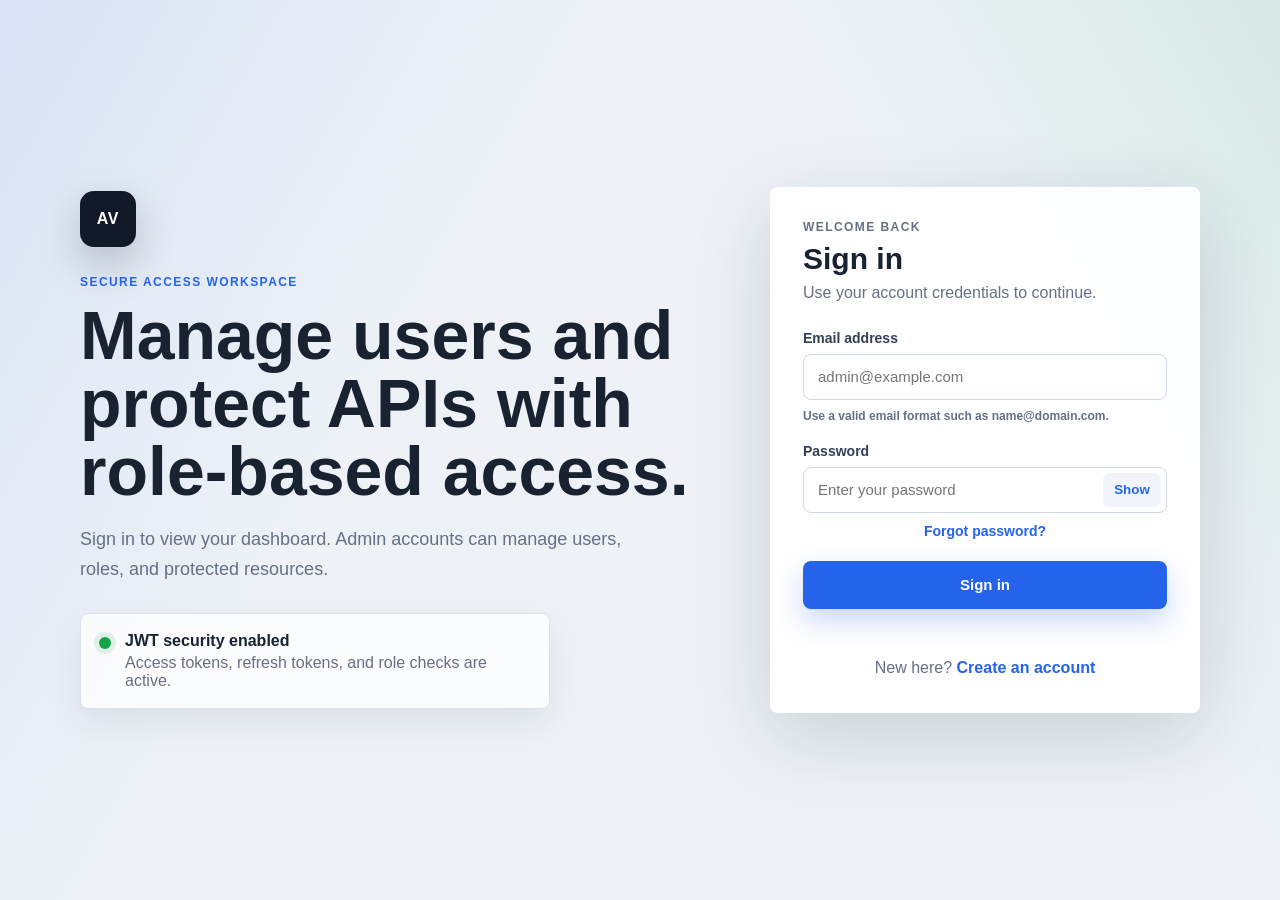
==== src/main/resources/static/login.html @ c0273e19 "Updated UI to Mordern Saas" ====
<!DOCTYPE html>
<html lang="en">

<head>
    <meta charset="UTF-8">
    <meta name="viewport" content="width=device-width, initial-scale=1.0">
    <title>AuthVault - Sign in</title>
    <link rel="stylesheet" href="login.css">
</head>

<body>
    <main class="auth-shell">
        <section class="brand-panel" aria-label="Application overview">
            <div class="brand-mark">AV</div>
            <div>
                <p class="eyebrow">Secure access workspace</p>
                <h1>Manage users and protect APIs with role-based access.</h1>
                <p class="brand-copy">
                    Sign in to view your dashboard. Admin accounts can manage users, roles, and protected resources.
                </p>
            </div>
            <div class="status-card">
                <span class="status-dot"></span>
                <div>
                    <strong>JWT security enabled</strong>
                    <p>Access tokens, refresh tokens, and role checks are active.</p>
                </div>
            </div>
        </section>

        <section class="auth-card" aria-label="Login form">
            <div class="card-header">
                <p class="eyebrow">Welcome back</p>
                <h2>Sign in</h2>
                <p>Use your account credentials to continue.</p>
            </div>

            <label class="field">
                <span>Email address</span>
                <input type="email" id="email" placeholder="admin@example.com" autocomplete="email">
                <small class="field-note">Use a valid email format such as name@domain.com.</small>
            </label>

            <label class="field">
                <span>Password</span>
                <div class="password-box">
                    <input type="password" id="password" placeholder="Enter your password" autocomplete="current-password">
                    <button type="button" class="text-button" onclick="togglePassword('password', this)">Show</button>
                </div>
            </label>

            <div class="form-link-row">
                <a href="forgot-password.html">Forgot password?</a>
            </div>

            <button class="primary-action" onclick="login()">Sign in</button>

            <p id="message" role="status"></p>

            <p class="footer">
                New here?
                <a href="signup.html">Create an account</a>
            </p>
        </section>
    </main>

    <script src="login.js"></script>
</body>

</html>
---- src/main/resources/static/login.css ----
:root {
    color-scheme: light;
    --bg: #eef2f7;
    --panel: #ffffff;
    --ink: #182230;
    --muted: #667085;
    --line: #d9e2ef;
    --primary: #2563eb;
    --primary-dark: #1d4ed8;
    --accent: #16a34a;
    --shadow: 0 24px 80px rgba(20, 32, 56, .16);
}

* {
    box-sizing: border-box;
    margin: 0;
    padding: 0;
}

body {
    min-height: 100vh;
    background:
        linear-gradient(120deg, rgba(37, 99, 235, .10), transparent 34%),
        linear-gradient(240deg, rgba(22, 163, 74, .10), transparent 28%),
        var(--bg);
    color: var(--ink);
    font-family: Inter, "Segoe UI", Arial, sans-serif;
}

.auth-shell {
    min-height: 100vh;
    width: min(1120px, calc(100% - 32px));
    margin: 0 auto;
    display: grid;
    grid-template-columns: 1.1fr 430px;
    align-items: center;
    gap: 48px;
    padding: 40px 0;
}

.brand-panel {
    display: flex;
    flex-direction: column;
    gap: 28px;
}

.brand-mark {
    width: 56px;
    height: 56px;
    border-radius: 14px;
    display: grid;
    place-items: center;
    background: #111827;
    color: #ffffff;
    font-weight: 800;
    letter-spacing: .04em;
    box-shadow: 0 16px 40px rgba(17, 24, 39, .22);
}

.eyebrow {
    color: var(--primary);
    font-size: 12px;
    font-weight: 800;
    letter-spacing: .12em;
    text-transform: uppercase;
}

.brand-panel h1 {
    max-width: 680px;
    margin-top: 12px;
    font-size: clamp(38px, 6vw, 68px);
    line-height: 1;
    letter-spacing: 0;
}

.brand-copy {
    max-width: 590px;
    margin-top: 20px;
    color: var(--muted);
    font-size: 18px;
    line-height: 1.65;
}

.status-card {
    width: min(470px, 100%);
    display: flex;
    gap: 14px;
    align-items: flex-start;
    padding: 18px;
    border: 1px solid var(--line);
    border-radius: 8px;
    background: rgba(255, 255, 255, .78);
    box-shadow: 0 14px 35px rgba(20, 32, 56, .08);
}

.status-dot {
    width: 12px;
    height: 12px;
    margin-top: 5px;
    border-radius: 999px;
    background: var(--accent);
    box-shadow: 0 0 0 5px rgba(22, 163, 74, .12);
    flex: 0 0 auto;
}

.status-card strong {
    display: block;
    margin-bottom: 4px;
}

.status-card p,
.card-header p,
.footer,
#message {
    color: var(--muted);
}

.auth-card {
    background: rgba(255, 255, 255, .92);
    border: 1px solid rgba(255, 255, 255, .86);
    border-radius: 8px;
    box-shadow: var(--shadow);
    padding: 32px;
}

.card-header {
    margin-bottom: 28px;
}

.card-header h2 {
    margin: 8px 0;
    font-size: 30px;
}

.field {
    display: grid;
    gap: 8px;
    margin-bottom: 18px;
    color: #344054;
    font-size: 14px;
    font-weight: 700;
}

.field input {
    width: 100%;
    height: 46px;
    border: 1px solid #cfd8e6;
    border-radius: 8px;
    padding: 0 14px;
    color: var(--ink);
    background: #ffffff;
    font-size: 15px;
    outline: none;
}

.field input:focus {
    border-color: var(--primary);
    box-shadow: 0 0 0 4px rgba(37, 99, 235, .12);
}

.field-note {
    color: var(--muted);
    font-size: 12px;
    font-weight: 600;
    line-height: 1.45;
}

.password-box {
    position: relative;
}

.password-box input {
    padding-right: 74px;
}

.text-button {
    position: absolute;
    top: 6px;
    right: 6px;
    height: 34px;
    min-width: 58px;
    border: 0;
    border-radius: 7px;
    background: #f1f5fb;
    color: var(--primary);
    cursor: pointer;
    font-weight: 800;
}

.primary-action {
    width: 100%;
    height: 48px;
    margin-top: 6px;
    border: 0;
    border-radius: 8px;
    background: var(--primary);
    color: #ffffff;
    cursor: pointer;
    font-size: 15px;
    font-weight: 800;
    box-shadow: 0 12px 26px rgba(37, 99, 235, .24);
}

.primary-action:hover {
    background: var(--primary-dark);
}

.form-link-row {
    display: flex;
    justify-content: center;
    margin: -8px 0 16px;
}

.form-link-row a {
    color: var(--primary);
    font-size: 14px;
    font-weight: 800;
    text-decoration: none;
}

.form-link-row a:hover {
    text-decoration: underline;
}

.reset-link-box {
    display: grid;
    gap: 6px;
    margin: 14px 0 18px;
    padding: 12px;
    border: 1px solid var(--line);
    border-radius: 8px;
    background: #f8fafc;
    overflow-wrap: anywhere;
}

.reset-link-box span {
    color: var(--muted);
    font-size: 12px;
    font-weight: 900;
    letter-spacing: .08em;
    text-transform: uppercase;
}

.reset-link-box a {
    color: var(--primary);
    font-size: 14px;
    font-weight: 800;
    text-decoration: none;
}

.reset-link-box a:hover {
    text-decoration: underline;
}

.hidden {
    display: none;
}

#message {
    min-height: 22px;
    margin: 16px 0 8px;
    text-align: center;
    font-size: 14px;
    font-weight: 700;
}

.footer {
    text-align: center;
    line-height: 1.6;
}

.footer a {
    color: var(--primary);
    font-weight: 800;
    text-decoration: none;
}

.footer a:hover {
    text-decoration: underline;
}

@media (max-width: 860px) {
    .auth-shell {
        grid-template-columns: 1fr;
        gap: 18px;
        align-content: start;
        padding: 24px 0;
    }

    .brand-panel {
        align-items: center;
        text-align: center;
        gap: 14px;
    }

    .brand-panel h1 {
        max-width: 620px;
        font-size: 32px;
        line-height: 1.12;
    }

    .brand-copy {
        max-width: 520px;
        margin-top: 12px;
        font-size: 15px;
        line-height: 1.5;
    }

    .status-card {
        display: none;
    }

    .auth-card {
        width: min(100%, 480px);
        justify-self: center;
    }
}

@media (max-width: 520px) {
    .auth-shell {
        width: min(100% - 24px, 480px);
        padding: 24px 0;
    }

    .brand-panel h1 {
        font-size: 26px;
    }

    .brand-copy {
        display: none;
    }

    .auth-card {
        padding: 22px;
    }
}
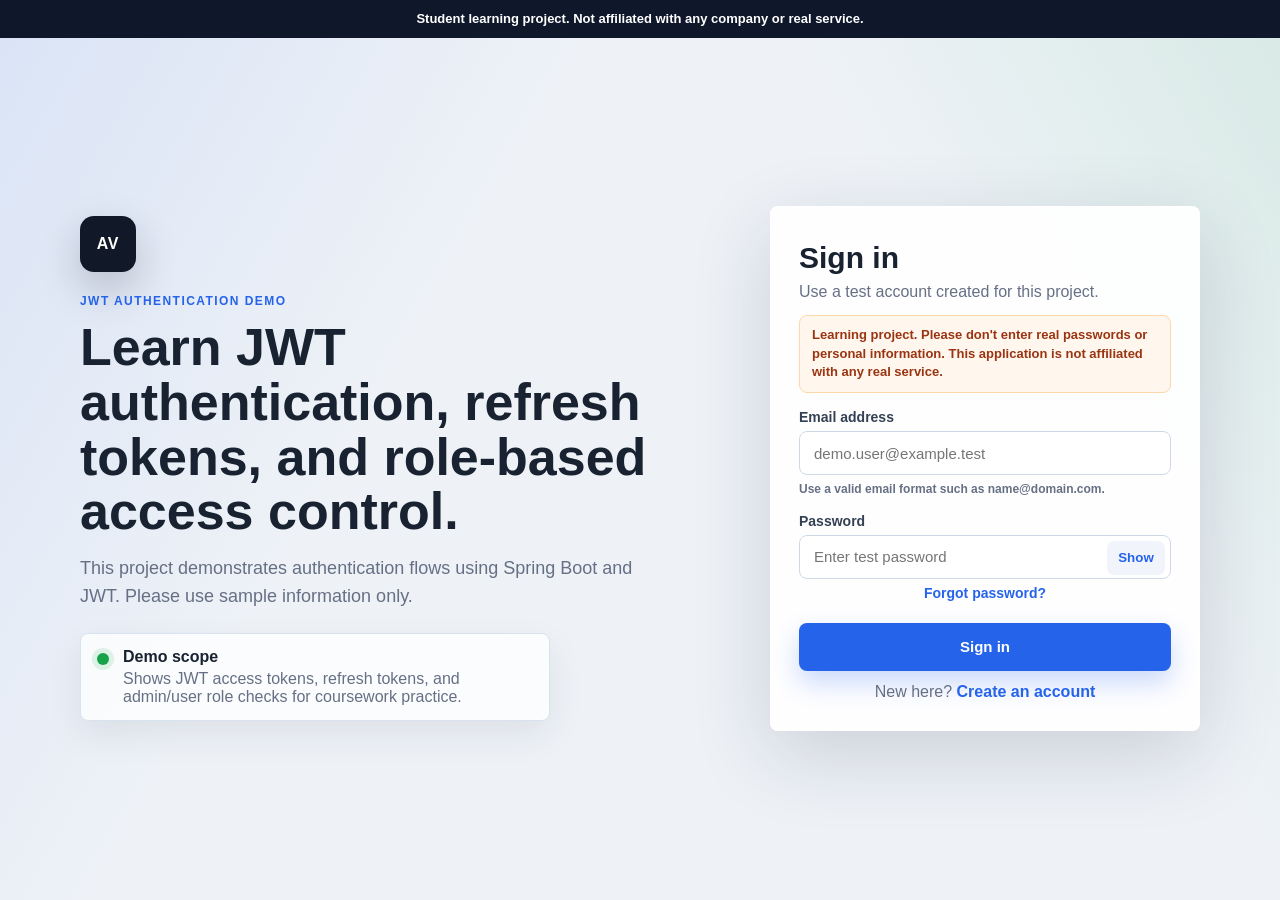
==== commit 2b640f27: "Refine auth and dashboard responsive layouts" ====
--- a/src/main/resources/static/login.html
+++ b/src/main/resources/static/login.html
@@ -4,47 +4,52 @@
 <head>
     <meta charset="UTF-8">
     <meta name="viewport" content="width=device-width, initial-scale=1.0">
-    <title>AuthVault - Sign in</title>
+    <meta name="description" content="AuthVault is a student demo JWT authentication and role-based access control project. Use test-only credentials and do not enter real passwords or personal information.">
+    <title>AuthVault - Demo sign in</title>
     <link rel="stylesheet" href="login.css">
 </head>
 
 <body>
+    <div class="demo-topbar">Student learning project. Not affiliated with any company or real service.</div>
     <main class="auth-shell">
-        <section class="brand-panel" aria-label="Application overview">
+        <section class="brand-panel" aria-label="Demo project overview">
             <div class="brand-mark">AV</div>
             <div>
-                <p class="eyebrow">Secure access workspace</p>
-                <h1>Manage users and protect APIs with role-based access.</h1>
+                <p class="eyebrow">JWT Authentication Demo</p>
+                <h1>Learn JWT authentication, refresh tokens, and role-based access control.</h1>
                 <p class="brand-copy">
-                    Sign in to view your dashboard. Admin accounts can manage users, roles, and protected resources.
+                    This project demonstrates authentication flows using Spring Boot and JWT. Please use sample information only.
                 </p>
             </div>
             <div class="status-card">
                 <span class="status-dot"></span>
                 <div>
-                    <strong>JWT security enabled</strong>
-                    <p>Access tokens, refresh tokens, and role checks are active.</p>
+                    <strong>Demo scope</strong>
+                    <p>Shows JWT access tokens, refresh tokens, and admin/user role checks for coursework practice.</p>
                 </div>
             </div>
         </section>
 
         <section class="auth-card" aria-label="Login form">
             <div class="card-header">
-                <p class="eyebrow">Welcome back</p>
                 <h2>Sign in</h2>
-                <p>Use your account credentials to continue.</p>
+                <p>Use a test account created for this project.</p>
+            </div>
+
+            <div class="demo-notice">
+                Learning project. Please don't enter real passwords or personal information. This application is not affiliated with any real service.
             </div>
 
             <label class="field">
                 <span>Email address</span>
-                <input type="email" id="email" placeholder="admin@example.com" autocomplete="email">
+                <input type="email" id="email" placeholder="demo.user@example.test" autocomplete="off">
                 <small class="field-note">Use a valid email format such as name@domain.com.</small>
             </label>
 
             <label class="field">
                 <span>Password</span>
                 <div class="password-box">
-                    <input type="password" id="password" placeholder="Enter your password" autocomplete="current-password">
+                    <input type="password" id="password" placeholder="Enter test password" autocomplete="off">
                     <button type="button" class="text-button" onclick="togglePassword('password', this)">Show</button>
                 </div>
             </label>
@@ -61,9 +66,11 @@
                 New here?
                 <a href="signup.html">Create an account</a>
             </p>
+
         </section>
     </main>
 
+    <script src="api-config.js"></script>
     <script src="login.js"></script>
 </body>
 
--- a/src/main/resources/static/login.css
+++ b/src/main/resources/static/login.css
@@ -27,21 +27,32 @@
     font-family: Inter, "Segoe UI", Arial, sans-serif;
 }
 
+
+.demo-topbar {
+    width: 100%;
+    padding: 10px 16px;
+    background: #0f172a;
+    color: #ffffff;
+    text-align: center;
+    font-size: 13px;
+    font-weight: 800;
+    line-height: 1.35;
+}
 .auth-shell {
-    min-height: 100vh;
+    min-height: calc(100vh - 38px);
     width: min(1120px, calc(100% - 32px));
     margin: 0 auto;
     display: grid;
     grid-template-columns: 1.1fr 430px;
     align-items: center;
-    gap: 48px;
-    padding: 40px 0;
+    gap: 40px;
+    padding: 24px 0;
 }
 
 .brand-panel {
     display: flex;
     flex-direction: column;
-    gap: 28px;
+    gap: 22px;
 }
 
 .brand-mark {
@@ -68,17 +79,17 @@
 .brand-panel h1 {
     max-width: 680px;
     margin-top: 12px;
-    font-size: clamp(38px, 6vw, 68px);
-    line-height: 1;
+    font-size: 52px;
+    line-height: 1.05;
     letter-spacing: 0;
 }
 
 .brand-copy {
     max-width: 590px;
-    margin-top: 20px;
+    margin-top: 16px;
     color: var(--muted);
     font-size: 18px;
-    line-height: 1.65;
+    line-height: 1.55;
 }
 
 .status-card {
@@ -86,7 +97,7 @@
     display: flex;
     gap: 14px;
     align-items: flex-start;
-    padding: 18px;
+    padding: 14px 16px;
     border: 1px solid var(--line);
     border-radius: 8px;
     background: rgba(255, 255, 255, .78);
@@ -120,11 +131,11 @@
     border: 1px solid rgba(255, 255, 255, .86);
     border-radius: 8px;
     box-shadow: var(--shadow);
-    padding: 32px;
+    padding: 26px 28px;
 }
 
 .card-header {
-    margin-bottom: 28px;
+    margin-bottom: 20px;
 }
 
 .card-header h2 {
@@ -132,10 +143,23 @@
     font-size: 30px;
 }
 
+.demo-notice {
+    margin: -6px 0 16px;
+    padding: 10px 12px;
+    border: 1px solid #fed7aa;
+    border-radius: 8px;
+    background: #fff7ed;
+    color: #9a3412;
+    font-size: 13px;
+    font-weight: 800;
+    line-height: 1.45;
+}
+
+
 .field {
     display: grid;
-    gap: 8px;
-    margin-bottom: 18px;
+    gap: 6px;
+    margin-bottom: 14px;
     color: #344054;
     font-size: 14px;
     font-weight: 700;
@@ -143,7 +167,7 @@
 
 .field input {
     width: 100%;
-    height: 46px;
+    height: 44px;
     border: 1px solid #cfd8e6;
     border-radius: 8px;
     padding: 0 14px;
@@ -264,6 +288,11 @@
     font-weight: 700;
 }
 
+#message:empty {
+    min-height: 0;
+    margin: 8px 0 0;
+}
+
 .footer {
     text-align: center;
     line-height: 1.6;
@@ -317,9 +346,14 @@
 }
 
 @media (max-width: 520px) {
+    .demo-topbar {
+        padding: 8px 12px;
+        font-size: 12px;
+    }
+
     .auth-shell {
         width: min(100% - 24px, 480px);
-        padding: 24px 0;
+        padding: 18px 0;
     }
 
     .brand-panel h1 {
@@ -331,6 +365,6 @@
     }
 
     .auth-card {
-        padding: 22px;
-    }
-}
+        padding: 20px;
+    }
+}
